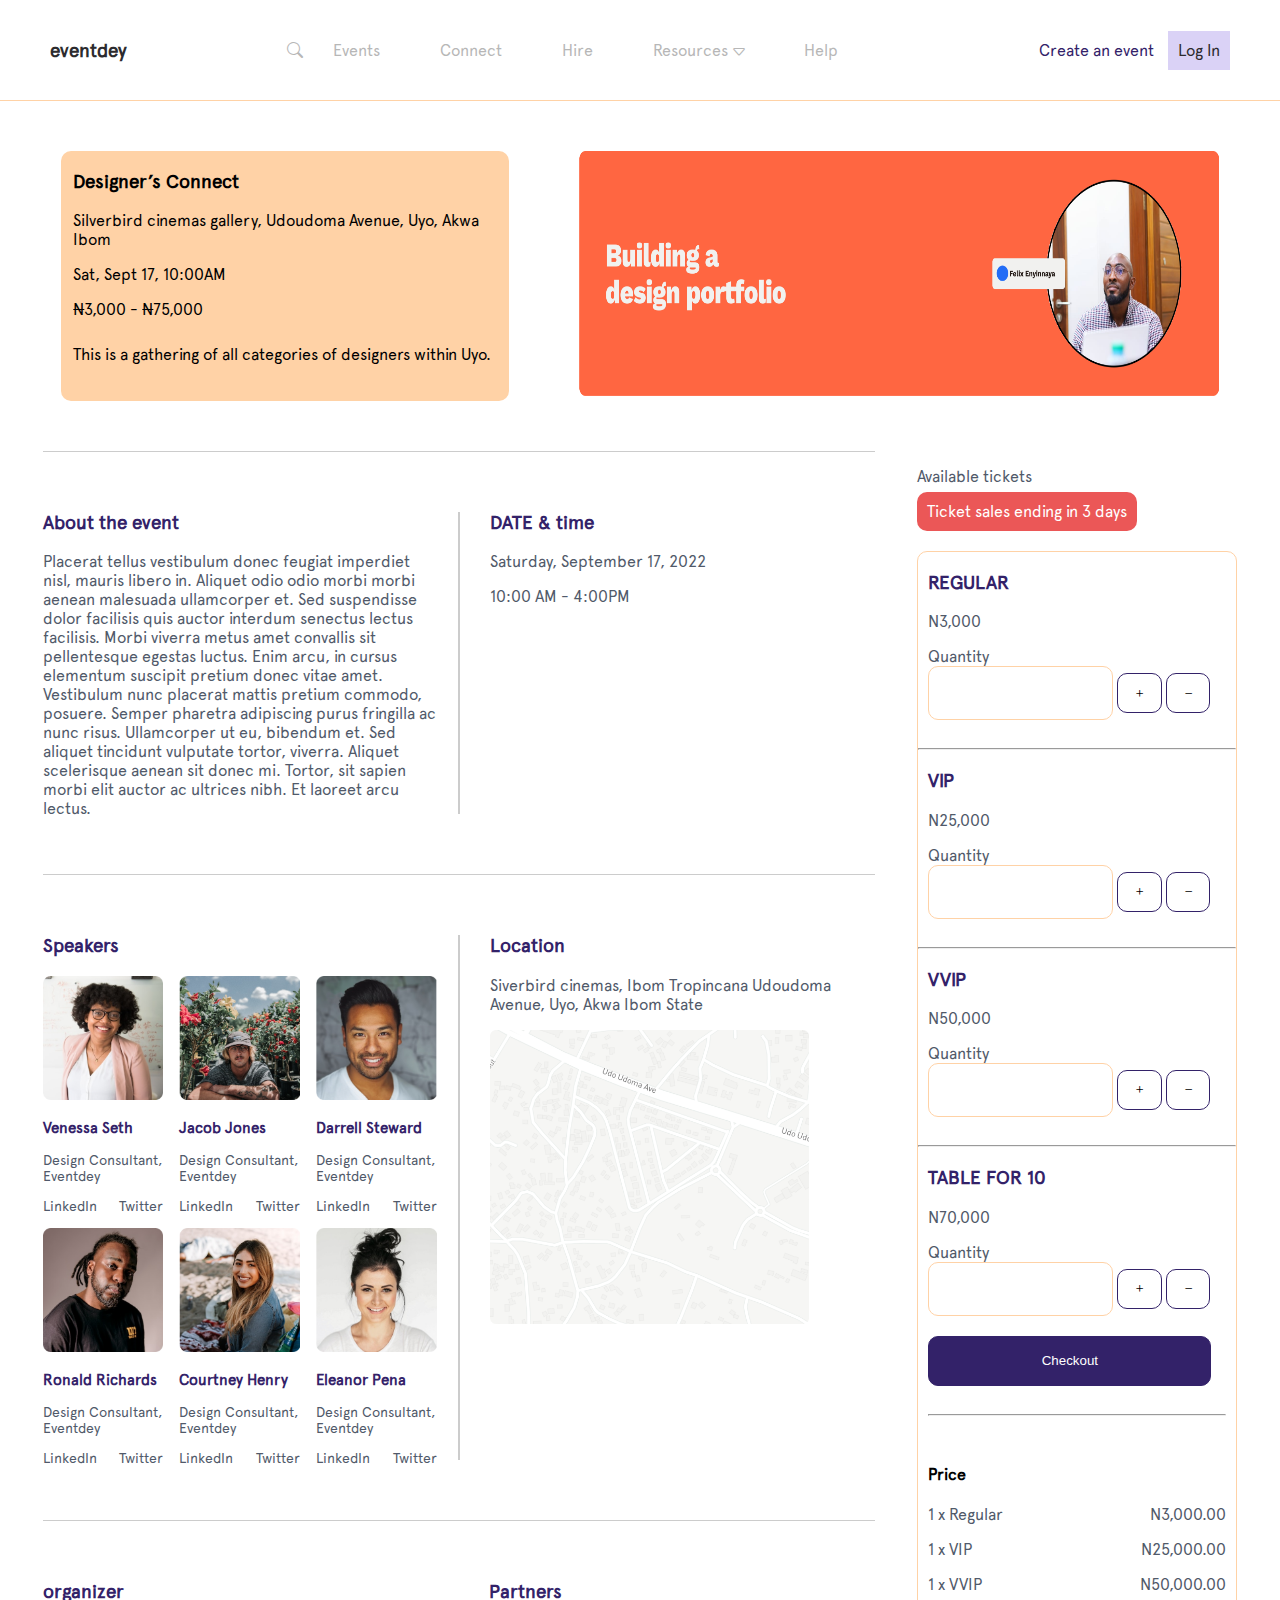
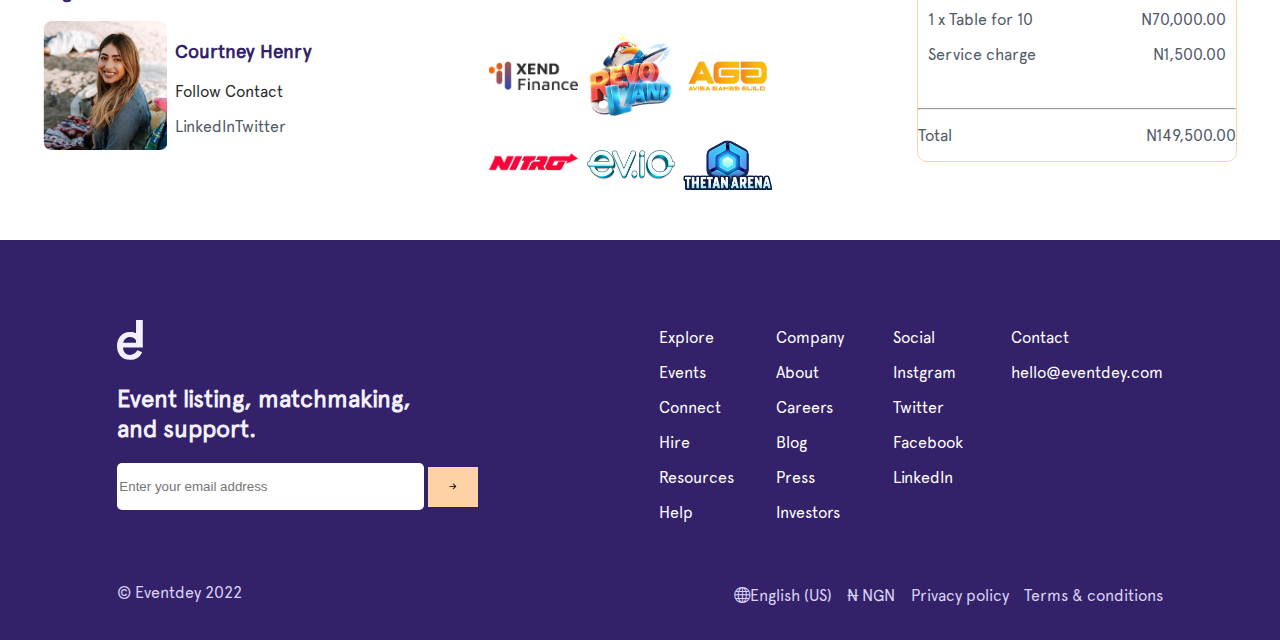
==== desktop13.html @ be02cbb1 "first" ====
<!DOCTYPE html>
<html lang="en">
<head>
    <meta charset="UTF-8">
    <meta http-equiv="X-UA-Compatible" content="IE=edge">
    <meta name="viewport" content="width=device-width, initial-scale=1.0">
    <title>Document</title>
    <link rel="stylesheet" href="assets/style.css">
    <link rel="stylesheet" href="/assets/bootstrap-icons-1.9.1/bootstrap-icons.css">

</head>
<body>
    <div class="desktop13">
        <div class="nav-container">
            <h3><a href="index.html">eventdey</a></h3>
            <div id="nav-link1">
                <i class="bi bi-search"></i> 
                <a href="desktop2.html">Events</a>
                <a href="desktop13.html">Connect</a>
                <a href="#">Hire</a>
                <a href="#">Resources<i class="bi bi-caret-down"></i></a>
                <a href="#">Help</a>
            </div>
            <div id="nav-link2">
                <a id="nav-alink1" href="#">Create an event</a>
                <a id="nav-alink2" href="login.html">Log In</a>
            </div>
        </div>

        
        <!-- part 1 -->
        <div class="icon">

        </div>
    <div class="part1">
        <div id="boxA">
            <h3>Designer’s Connect</h3>
            <p>Silverbird cinemas gallery, Udoudoma Avenue, Uyo, Akwa Ibom</p>
            <p>Sat, Sept 17, 10:00AM</p>
            <span><del>N</del>3,000 - <del>N</del>75,000</span>
            <hr style="width:98%; border:1px solid #FFD2A6;">
            <p>This is a gathering of all categories of designers within Uyo.</p>
        </div>
        <div id="boxB">
            <img src="./assets/Pictures/desktop3/1.png" alt="">
        </div>

    </div>

    <div class="part2">
            <div id="boxC">
                <div class="box" >
                    <div class="box-row" id="about-event">
                        <h3>About the event</h3>
                        <p>Placerat tellus vestibulum donec feugiat imperdiet nisl, mauris libero in. Aliquet odio odio morbi morbi aenean malesuada ullamcorper et. Sed suspendisse dolor facilisis quis auctor interdum senectus lectus facilisis. Morbi viverra metus amet convallis sit pellentesque egestas luctus. Enim arcu, in cursus elementum suscipit pretium donec vitae amet. Vestibulum nunc placerat mattis pretium commodo, posuere. Semper pharetra adipiscing purus fringilla ac nunc risus.
                            Ullamcorper ut eu, bibendum et. Sed aliquet tincidunt vulputate tortor, viverra. Aliquet scelerisque aenean sit donec mi. Tortor, sit sapien morbi elit auctor ac ultrices nibh. Et laoreet arcu lectus.</p>
                    </div>
                    <hr>
                    <div class="box-row" id="date">
                        <h3>DATE & time</h3>
                        <p>Saturday, September 17, 2022</p>
                        <p>10:00 AM - 4:00PM</p>
                    </div>

                </div>
                <div class="box">
                    <div class="box-row">
                        <h3>Speakers</h3>

                        <div class="speaker-img">
                            <div class="img-row">
                                <img src="./assets/Pictures/desktop3/2.png" alt="">
                                <h3>Venessa Seth</h3>
                                <p>Design Consultant, Eventdey</p>
                                <p>LinkedIn <span>Twitter</span></p>
                            </div>
                            <div class="img-row">
                                <img src="./assets/Pictures/desktop3/9.png" alt="">
                                <h3>Jacob Jones</h3>
                                <p>Design Consultant, Eventdey</p>
                                <p>LinkedIn <span>Twitter</span></p>
                            </div>
                            <div class="img-row">
                                <img src="./assets/Pictures/desktop3/8.png" alt="">
                                <h3>Darrell Steward</h3>
                                <p>Design Consultant, Eventdey</p>
                                <p>LinkedIn <span>Twitter</span></p>
                            </div>

                        </div>
                        <div class="speaker-img">
                            <div class="img-row">
                                <img src="./assets/Pictures/desktop3/7.png" alt="">
                                <h3>Ronald Richards</h3>
                                <p>Design Consultant, Eventdey</p>
                                <p>LinkedIn <span>Twitter</span></p>
                            </div>
                            <div class="img-row">
                                <img src="./assets/Pictures/desktop3/6.png" alt="">
                                <h3>Courtney Henry</h3>
                                <p>Design Consultant, Eventdey</p>
                                <p>LinkedIn <span>Twitter</span></p>
                            </div>
                            <div class="img-row">
                                <img src="./assets/Pictures/desktop3/12.png" alt="">
                                <h3>Eleanor Pena</h3>
                                <p>Design Consultant, Eventdey</p>
                                <p>LinkedIn <span>Twitter</span></p>
                            </div>

                        </div>
                    </div>
                    <hr  >
                    <div class="box-row" id="map">
                        <h3>Location</h3>
                        <p>Siverbird cinemas, Ibom Tropincana
                            Udoudoma Avenue, Uyo, Akwa Ibom State</p>
                        <p></p>
                        <div class="map">
                            <img src="./assets/Pictures/desktop3/Map.png" alt="">
                        </div>
                    </div>

                </div>
                <div class="box">
                    <div class="box-row">
                        <h3>organizer</h3>
                        <div id="organizer">
                            <div id="organizer-img">
                                <img src="./assets/Pictures/desktop3/6.png" alt="">
                            </div>
                            <div id="organizer-txt">
                                <h3>Courtney Henry</h3>
                                <div class="organizer-link">
                                    <a id="ol1" href="">Follow</a>
                                    <a id="ol2" href="">Contact</a>
                                </div>
                                <div class="organizer-social">
                                    <p>LinkedIn</p>
                                    <p>Twitter</p>
                                </div>
                            </div>
                        </div>
                    </div>
                    <div class="box-row" id="partner">
                        <h3>Partners</h3>
                        <div class="partners">
                            <div class="partners-img">
                                <img src="./assets/Pictures/desktop3/3.png" alt="">
                            </div>
                            <div class="partners-img">
                                <img src="./assets/Pictures/desktop3/4.png" alt="">

                            </div>
                            <div class="partners-img">
                                <img src="./assets/Pictures/desktop3/5.png" alt="">

                            </div>
                        </div>
                        <div class="partners">
                            <div class="partners-img">
                                <img src="./assets/Pictures/desktop3/10.png" alt="">

                            </div>
                            <div class="partners-img">
                                <img src="./assets/Pictures/desktop3/11.png" alt="">

                            </div>
                            <div class="partners-img">
                                <img src="./assets/Pictures/desktop3/14.png" alt="">

                            </div>
                        </div>
                        
                    </div>

                </div>

            </div>

            <div id="boxD">
                <p>Available tickets</p>
                <span id="span">Ticket sales ending in 3 days</span>
                <div class="ticket">
                    <div class="sub-ticket">
                        <h3>REGULAR</h3>
                        <p>N3,000</p>
                        <div id="qty">
                            <label for="">Quantity</label>
                            <div class="qty-input">
                                <input type="text">
                                <button><i class="bi bi-plus"></i></button>
                                <button><i class="bi bi-dash"></i></button>
                            </div>
                        </div>
                    </div>
                    <hr>
                    <div class="sub-ticket">
                        <h3>VIP</h3>
                        <p>N25,000</p>
                        <div id="qty">
                            <p></p>
                            <label for="">Quantity</label>
                            <div class="qty-input">
                                <input type="text">
                                <button><i class="bi bi-plus"></i></button>
                                <button><i class="bi bi-dash"></i></button>
                            </div>
                        </div>
                    </div>
                    <hr>
                    <div class="sub-ticket">
                        <h3>VVIP</h3>
                        <p>N50,000</p>
                        <div id="qty">
                            <p></p>
                            <label for="">Quantity</label>
                            <div class="qty-input">
                                <input type="text">
                                <button><i class="bi bi-plus"></i></button>
                                <button><i class="bi bi-dash"></i></button>
                            </div>
                        </div>
                    </div>
                    <hr>
                    <div class="sub-ticket">
                        <h3>TABLE FOR 10</h3>
                        <p>N70,000</p>
                        <div id="qty">
                            <p></p>
                            <label for="">Quantity</label>
                            <div class="qty-input">
                                <input type="text">
                                <button><i class="bi bi-plus"></i></button>
                                <button><i class="bi bi-dash"></i></button>
                            </div>
                            <button id="checkout">Checkout</button>

                        </div>
                        <hr>

                    </div>
                    <div class="sub-ticket" id="price">
                        <h4>Price</h4>
                        <p>1 x Regular <span>N3,000.00</span></p>
                        <p>1 x VIP<span>N25,000.00</span></p>
                        <p>1 x VVIP<span>N50,000.00</span></p>
                        <p>1 x Table for 10<span>N70,000.00</span></p>
                        <p>Service charge<span>N1,500.00</span></p>

                    </div>
                    <hr>
                    <p id="total">Total<span>N149,500.00</span></p>
                </div>
            </div>
    </div>

        <!-- footer -->

    <div class="footer">
        <div class="foot">
            <img  id="foot-img" src="./assets/Pictures/desktop1/1.svg" alt="">
            <h2>Event listing, matchmaking, and support.</h2>
            <div id="foot-input">
                <form action="">
                    <input type="email" placeholder="Enter your email address">
                    <button><i class="bi bi-arrow-right-short"></i></button>
                </form>
            </div>
            <span>&copy; Eventdey 2022</span>
        </div>
        <div class="foot">
            <div class="foot-link">
                <div id="foot-link">
                    <a href="">Explore</a>
                    <a href="">Events</a>
                    <a href="">Connect</a>
                    <a href="">Hire</a>
                    <a href="">Resources</a>
                    <a href="">Help</a>
                </div>
                <div id="foot-link">
                    <a href="">Company</a>
                    <a href="">About</a>
                    <a href="">Careers</a>
                    <a href="">Blog</a>
                    <a href="">Press</a>
                    <a href="">Investors</a>
                </div>
                <div id="foot-link">
                    <a href="">Social</a>
                    <a href="">Instgram</a>
                    <a href="">Twitter</a>
                    <a href="">Facebook</a>
                    <a href="">LinkedIn</a>
                </div>
                <div id="foot-link">
                    <a href="">Contact</a>
                    <a href="">hello@eventdey.com</a>
                </div>

            </div>


            <div id="span" >
                <p><i class="bi bi-globe"></i>English (US)</p>
                <p><del>N</del> NGN</p>
                <p>Privacy policy</p>
                <p>Terms & conditions</p>
            </div>

        </div>

    </div>
    </div>
</body>
</html>
---- assets/style.css ----
@font-face {
    font-family: 'Apercu';
    src: url(./font/Apercu-Font-Family/Apercu\ Pro\ Regular.otf);
}

body{
    margin: 0;
    font-family: 'Apercu';
}
body a{
    text-decoration: none;

}
.nav-container{
    width: 100%;
    height: 100px;
    display: flex;
    justify-content: space-around;
    align-items: center;
    border-bottom: 1px solid #FFD2A6;

}
.nav-container h3, a{
    color: #2C2B2E;
}
#nav-link1{
    width: 55%;
    display: flex;
    justify-content: center;

}
#nav-link1 a{
    margin: 0 30px;
    color: #B7B7B7;
}
#nav-link2 a{
    padding: 10px 10px;
}
#nav-link2 #nav-alink1{
    color: #332269;
}
#nav-link2 #nav-alink2{
    background-color: #DAD2F6;
    color: #2C2B2E;
}
.bi-search{
    color: #B7B7B7;
}
.bi-caret-down{
    position: relative;
    top: 2px;
    left: 3px;
}
/* section 1 */

.section1{
    width: 100%;
    height: 500px;
    display: flex;
    justify-content: space-evenly;
    background-image: linear-gradient(95.64deg, #ECE7FF 0%, #F9E4D0 100.01%);
}
#subsectA{
    width: 50%;
    display: flex;
    flex-direction: column;
    justify-content: center; 
    overflow: hidden;

}
/* #subsectA img{
    width: 25%;
    height:300px;
    position: static;
    top: 350px;
} */
#subsectA h3{
    width: 40%;
    font-size: 28px;
    color: #2C2B2E;
    line-height: 1.5;
}
#subsectA h3 span{
    color:#765FBE;
}
#subsectA p{
    width: 87%;
    font-size: 18px;
    color: #515A6A;
    margin-top: -10px;
}
#sublink{
    margin: 30px 0;
}
#subsectA a{
    width: 30%;
    padding: 10px 10px;
    border: 1px solid #332269;
}
#subsectA #event1{
    background-color: #332269;
    color: #F4F1FF;
    border-radius: 5px ;
}
#subsectA #event2{
    color: #2C2B2E;
    margin: 0 5%;
    border-radius: 5px ;

}
#subsectB{
    width: 30%;
}
/* #subsectB img{
    width: 20%;
    height: 100px;
    position: absolute;

} */
#subsectB #img{
    width: 90%;
    height: 150px;
    display: flex;
    margin: 50px auto;
    gap: 1em;
}
#img img{
    width: 100%;
    height: 190px;

}
#subsectB #img1{
    width: 90%;
    height: 100px;
    margin: 10px auto;

}
#img1 img{
    width: 100%;
    height: 150px;
}

/* section 2 */

.section2{
    width: 100%;
    height: 450px;
    background-color: #F5F0EB;
    display: flex;
    justify-content: center;
}
#subsectC{
    width: 50%;
    padding: 50px 0;
}
#subsectC h3{
    width: 40%;
    font-size: 28px;
    color: #2C2B2E;
    line-height: 1.5;
    margin-left: 75px;
    
}
#subsectC h3 span{
    color:#765FBE;
}
#subsectC p{
    width: 87%;
    font-size: 18px;
    color: #515A6A;
    margin-left: 75px;
}
#sublink1{
    margin: 50px 0;
    padding: 0px 70px;
}
#subsectC a{
    width: 30%;
    padding: 10px 10px;
}
#subsectC #event3{
    color: #2C2B2E;
    border: 1px solid #2C2B2E;
    border-radius: 5px ;


}
#subsectC #event4{
    color: #765FBE;
    margin: 0 5%;
    border-radius: 5px ;

}
#subsectD{
    width: 50%;
    padding: 50px 0;
}
.subD{
    width: 90%;
    height: 90px;
    display: flex;
    gap: 2em;
    align-items: center;
    justify-content: center;
}
.subD1{
    width: 25%;
    height: 70px;
    border-radius: 5px;
    display: flex;
    align-items: center;
    justify-content: center;
}
.subD2{
    width: 25%;
    height: 70px;
    border-radius: 5px;
    display: flex;
    align-items: center;
    justify-content: center;

}

.subD3{
    width: 25%;
    height: 70px;
    border-radius: 5px;
    display: flex;
    align-items: center;
    justify-content: center;

}
.subD4{
    width: 25%;
    height: 70px;
    border-radius: 5px;
    display: flex;
    align-items: center;
    justify-content: center;
}
#fd1{
    background-color:rgba(255, 84, 3, 0.05);
    border: 1px solid #FF5403;
}
#fd2{
    background-color: rgba(218, 210, 246, 0.4);
    border: 1px solid #765FBE;
}
#fd3{
    background-color: rgba(77, 119, 255, 0.15);
    border: 1px solid #4D77FF;
}
#fd4{
    background-color: rgba(99, 183, 93, 0.1);
    border: 1px solid #63B75D;
}
#fd5{
    background-color: #E4E7EC;
    border: 1px solid #515A6A;
}
#fd6{
    background-color: rgba(253, 46, 179, 0.1);
    border: 1px solid #FD2EB3;
}
#fd7{
    background-color: rgba(251, 180, 72, 0.15);
    border: 1px solid #FBB448;
}
#fd8{
    background-color: rgba(250, 112, 112, 0.1);
    border: 1px solid #FA7070;
}
#fd9{
    background-color: rgba(218, 210, 246, 0.35);
    border: 1px solid #765FBE;
}
#fd10{
    background-color: rgba(68, 142, 246, 0.15);
    border: 1px solid #448EF6;
}
#fd11{
    background-color: rgba(0, 163, 136, 0.1);
    border: 1px solid #00A388;
}
#fd12{
    background-color: rgba(236, 119, 69, 0.1);
    border: 1px solid #EC7745;
}

/* section 3 */

.section3{
    width: 100%;
    background-color: #F4F1FF;
    padding: 70px 0;
}

.section3 h3{
    color: #332269;
    font-size: 25px;
    text-align: center;
    
}
.section3 p{
    color: #515A6A;
    width: 45%;
    margin: auto;
    font-size: 16px;
    text-align: center;

}
.subsectE{
    width:90%;
    /* height: 300px; */
    display: flex;
    justify-content: space-between;
    margin: 50px auto;

}
.subsectE .subE{
    width: 21%;
}
.subE img{
    width: 100%;
    height: 300px;
}
.subEtxt{
    display: flex;
}
.subEtxt p{
    font-size: 10px;

}
.section3 #event5{
    width: 30%;
    padding: 10px 10px;
    color: #2C2B2E;
    margin: 0 45%;
    border: 1px solid #2C2B2E;
    border-radius: 5px ;

}

/* section 4 */

.section4{
    width: 100%;
    height: 2000px;
    background-color: #E5E5E5;
    padding: 60px 0;
    box-sizing: border-box;
}
.subsectF{
    width: 95%;
    height: 500px;
    display: flex;
    justify-content: space-evenly;
    margin: auto;
}
.subA{
    width: 45%;

}
.subB{
    width:53%;   
    padding: 0 20px;
    box-sizing: border-box;
}
.sub-txt span{
    color: #765FBE;
}
.sub-txt h2{
    color: #2C2B2E;
    width: 45%;
    font-size: 25px;
}
.sub-txt p{
    color: #515A6A;
    width: 85%;
}
.subA img{
    width: 100%;
    height: 500px;
}

.subcat-1{
    display: flex;
}
.subcat-2{
    display: flex;

}
.subcat{
    width: 50%;
    display: flex;
    gap: 1em;
    margin: 15px 0;

}
.subcatimg{
    width: 15%;
}
.subcatimg img{
    width: 100%;
    margin: 15px 0;
}

.subcat-txt{
    width: 100%;
    color: #515A6A;
}
.subcat-txt h3{
    color: #2C2B2E;
    font-size: 15px;
}
.subcat-txt p{
    width: 95%;
    margin: -5px 0;
    font-size: 15px;

}
#event6{
    width: 30%;
    padding: 10px 10px;
    color: #2C2B2E;
    border: 1px solid #2C2B2E;
    position: relative;
    top: 40px;
    border-radius: 5px ;

}
.subC{
    width: 45%;
    height: 800px;
    border-radius:40px ;
    margin: 50px 0;
    padding: 50px 30px;
    box-sizing: border-box;
    position: relative;
}
.subC a{
    width: 30%;
    padding: 10px 10px;
    position: relative;
    top: 30px;
}
.subC #event7{
    color: #2C2B2E;
    border: 1px solid #2C2B2E;
    border-radius: 5px ;

}
.subC span{
    color: #765FBE;
}
.subC h3{
    color: #332269;
    width: 60%;
    line-height: 1.5;
}
.subC p{
    color: #515A6A;
}

.subC #event8{
    color: #2C2B2E;
    border-radius: 5px ;
}
#talent{
    background-color: #FBFFF1;
}
#hiring{
    background-color: #ECFFF4;
}
#sub-talent{
    width: 100%;
    height: 400px;
    margin: 100px 0;
    display: flex;
    justify-content: space-between;
}
#subcat-talent{
    width: 59%;
    height: 400px;
    border: 1px solid #6C3F13;
    border-radius: 10px;
}
#subcat-talent1{
    width: 40%;

}
#subcat-talent1 img{
    width: 50%;
    margin: 0 50px;
}
#sub-talent h4{
    color: #2C2B2E;
    font-size: 16px;
 
}
#sub-talent p {
    color: #515A6A;
    margin: -14px 0;
}
.subtalent1{
    display: flex;
    gap: 1em;
    height: 70px;
}
.subtalent-img{
    width: 20%;
    height: 50px;
    margin: 18px 0;
}
.subtalent-img img{
    width: 100%;
}
#subtalent2{
    width: 40%;
}
#subtalent2 img{
    width: 100%;
}
#eclipse{
    width: 30%;
    height: 200px;
    position: absolute;
    top:600px;
    left: 70%;
}
#eclipse img{
    width: 100%;
    height:200px ;
}
#eclipse1{
    width: 30%;
    height: 200px;
    position: absolute;
    top:600px;
    left: 0;
}
#eclipse1 img{
    width: 100%;
    height:200px ;
}
#hiring-img{
    width: 60%;
    height: 400px;
    position: absolute;
    top: 400px;
    left: 46%;
}
#hiring-img img{
    width: 80%;
    height: 400px;
    transform: rotate(-2deg);
}
.subsectG{
    width: 90%;
    height: 300px;
    margin: 450px auto;
    border-top: 1px solid #CCCCCC;
    border-bottom: 1px solid #CCCCCC;
    display: flex;
    flex-direction: column;
    justify-content: center;
    align-items: center;
}
.subsectG p{
    width: 40%;
    padding: 0px 30px;
    color: #332269;
    text-align: center;
}
#subG{
    width: 40%;
    display: flex;
    justify-content: space-evenly;
    padding: 30px 0;
}
#subG img{
    width: 20%;
}

/* footer */

.footer{
    width: 100%;
    height: 400px;
    background-color: #332269;
    display: flex;
    justify-content: space-evenly;
    padding: 80px;
    box-sizing: border-box;

}
.foot{
    width: 45%;
}
#foot-img{
    width: 5%;
    height: 40px;
}
.foot h2{
    width: 60%;
    color: #F4F1FF;
}
#foot-input form{
    height: 50px;
}
form input{
    height: 45px;
    width: 60%;
    border-radius: 5px;
    outline: none;
    border: transparent;
}
form button{
    width: 10%;
    height: 40px;
    background-color: #FFD2A6;
    border: 1px solid #FFD2A6;
}
.foot-link{
    display: flex;
}
#foot-link{
    display: flex;
    flex-direction: column;
    width: 100%;
}
#foot-link a{
    padding: 8px 0;
    color: #FFFFFF;

}
.foot #span{
    justify-content: space-between;
    display: flex;
    margin: 40px 0;
    width: 85%;
    float: right;
    color: #DAD2F6;
}
.foot span{
    position: relative;
    top: 70px; 
    color: #DAD2F6;   
}

/* desktop 2 */
.desktop2{
    width: 100%;
    background-color: #F5F0EB;
}

.filter-item{
    width: 90%;
    height: 100px;
    display: flex;
    align-items: center;
    margin: 0 5%;

}
#filter-item{
    width: 100%;
    height: 100px;
    display: flex;
}
.filter{
    width: 20%;
    display: flex;
    flex-direction: column;
    justify-content: center;
    align-items: center;
    font-size: 11px;
    text-align: center;
}
.item{
    width: 30%;
    height: 30px;
    border-radius: 100%;
    background-color: #D9D9D9;
}
.filter-item button{
    width:10%;
    height: 50px;
    background: transparent;
    border: 1px solid #FFD2A6;
    margin: 0 3%;
}
/* main */
.sub-main{
    width: 90%;
    margin: 0 5%;
    display: flex;
    gap: 1em;
    justify-content: space-between;
}
.sub-main .subcat{
    width: 25%;
    height: 450px;
    display: inline-block;
    position: relative;
}
.subcat img{
    width: 100%;
}
.subcat #heart{
    height: 35px;
    width: 13%;
    position: absolute;
    left: 80%;
    top: 20px;
    border-radius: 100%;
    background-color: #2C2B2EE5;
    display: flex;
    align-items: center;
    justify-content: center;
}
.bi-heart{
    color: #f9f9f9;
}

/* desktop 13 */

.part1{
    width: 100%;
    display: flex;
    justify-content: space-evenly;
    gap: 0.5em;
    margin: 50px 0;
    height: 250px;

}
.part1 #boxA{
    width: 35%;
    background-color: #FFD2A6;
    padding: 0 12px;
    box-sizing: border-box;
    border-radius: 10px;

}
.part1 #boxB{
    width: 50%;

}   
#boxB img{
    width: 100%;
    height: 245px;
}
/* part 2 */
.part2{
    width: 100%;
    display: flex;
    justify-content: space-evenly;
}
.box hr{
    margin: 60px 0;
    border: 1px solid #CCCCCC;
}
#boxC{
    width: 65%;
}
#boxC .box{
    width: 100%;
    display: flex;
    border-top: 1px solid #CCCCCC;

}
.box .box-row{
    padding: 40px 0px;
    width: 50%;
    box-sizing: border-box;
}
.box-row h3{
    color: #332269;
}
.box-row p{
    color: #515A6A;
}


#about-event p{
    width: 95%;
}
.box-row .speaker-img{
    width: 95%;
    display: flex;
    gap: 1em;
}
.speaker-img .img-row{
    width: 35%;
}
.img-row img{
    width: 100%;
}
.img-row h3{
    font-size: 15px;
}
.img-row p{
    font-size: 14px;
}
.img-row span{
   float: right;
}
.box-row .map{
    width: 100%;
}

.map img{
    width: 90%;
}
.box-row #organizer{
    display: flex;
    gap: 0.5em;
}
#organizer-img{
    width: 30%;
}
#organizer-img img{
    width: 100%;
}
#organizer .organizer-social{
    display: flex;
}
.partners{
    display: flex;
    gap: 0.5em;
}
.partners-img{
    width: 25%;
    margin: 10px 0;
    display: flex;
    align-items: center;
    justify-content: center;
}
.partners-img img{
    width: 100%;

}
#date, #map, #partner{
    padding: 40px 30px;
    box-sizing: border-box;
}
#boxD{
    width: 25%;
}
#boxD p{
    color: #515A6A;
}
#boxD #span{
    background-color: #EB5757;
    border-radius: 10px;
    color: #FFFFFF;
    padding: 10px 10px;
}
.ticket{
    margin: 30px 0;
    border: 1px solid #FFD2A6;
    border-radius: 10px;
}
.ticket .sub-ticket{
    padding: 0px 10px;
    padding-bottom: 20px;
}
.sub-ticket h3{
    color: #332269;
}
.sub-ticket p{
    color: #2C2B2E;
}
#qty label{
    color: #515A6A;
}

.qty-input button{
    width: 15%;
    height: 40px;
    border: 1px solid #332269;
    background-color: transparent;
    border-radius: 10px;
}
.qty-input input{
    height: 50px;
    width: 60%;
    outline: none;
    border-radius: 10px;
    border: 1px solid #FFD2A6;
}
#checkout{
    width: 95%;
    height: 50px;
    background-color: #332269;
    color: #FFFFFF;
    border: 1px solid #332269;
    border-radius:10px ;
    margin: 20px 0;
}

.sub-ticket span{
    float: right;
}
.ticket #total span{
    float: right;
}

/* signup */
#signup-form h3{
    color: #2C2B2E;
}
#signup-form h2{
    color: #765FBE;
    font-size: 30px;
}
.signup{
    width: 100%;
    display: flex;
}
#signup-form{
    width: 50%;
    padding: 80px 50px;
    background-color: #E5E5E5;
}
#signup-form input{
    border: 1px solid #FFD2A6;
}

#signup-form label{
    color: #515A6A;
}
#signup_form #name{
    display: flex;
    margin: 10px 0;
}
#signup_form #email{
    margin: 10px 0;
}
#signup_form #password{
    margin: 10px 0;
}
#signup_form #submit{
    margin: 10px 0;
}
#signup_form #recover{
    border: 1px solid;
}
#signup_form .form_input{
    width: 95%;
}
#name label{
    display: block;
}

#name .input{
    width: 100%;
}
.input input{
    width: 90%;
}
#form_input{
    position: relative;
}
.eye{
    position: absolute;
    left: 90%;
    top: 0px;
    width: 5%;
    height: 45px;
    display: flex;
    align-items: center;
    justify-content: center;
}
#submit button{
    margin: 10px 0;
    width: 95%;
    border-radius: 5px;
    color: #FFFFFF;
    background-color: #765FBE;
    border: 1px solid #765FBE;
}
#submit a{
    color: #765FBE;
} 

#recover a{
    color:#765FBE;
}
#continue{
    width: 90%;
    margin: 20px 5%;
    display: flex;
    justify-content: space-evenly;
    align-items: center;
    position: relative;

}
#continue p{
    color: #B7B7B7;
}
#continue p::after{
    content: '';
    display: flex;
    width: 25%;
    height: 1px;
    background: #FFD2A6;
    position: absolute;
    top: 27px;
    left:10%

}
#continue p::before{
    content: '';
    display: flex;
    width: 25%;
    height: 1px;
    background: #FFD2A6;
    position: absolute;
    top: 27px;
    left:65%


}
/* #continue .line{
    width: 30%;
    height: 0;
    border: 1px solid;
} */

#social-handle{
    width: 80%;
    display: flex;
    justify-content: center;
    gap: 1.5em;
    margin: 20px 10%;
}
#social-handle .cir{
    width: 13%;
    height: 60px;
    border-radius: 100%;
    border: 1px solid #FFD2A6;
    background-color: #FEF1E3;
    display: flex;
    align-items: center;
    justify-content: center;

}
.cir img{
    width: 45%;
}
#signup-form1{
    background: linear-gradient(100.54deg, #ECE7FF -31.94%, #F9E4D0 102.02%);
    width: 50%;
    height: 900px;
    display: flex ;
    overflow: hidden;
}
#signup-form1 .img{
    width: 80%;
    display: flex;
    flex-direction: column;
    align-items: center;
    gap: 1.5em;
}
#signup-form1 .img img{
    width: 90%;
}
#imgA{
    padding: 40px 0;
}
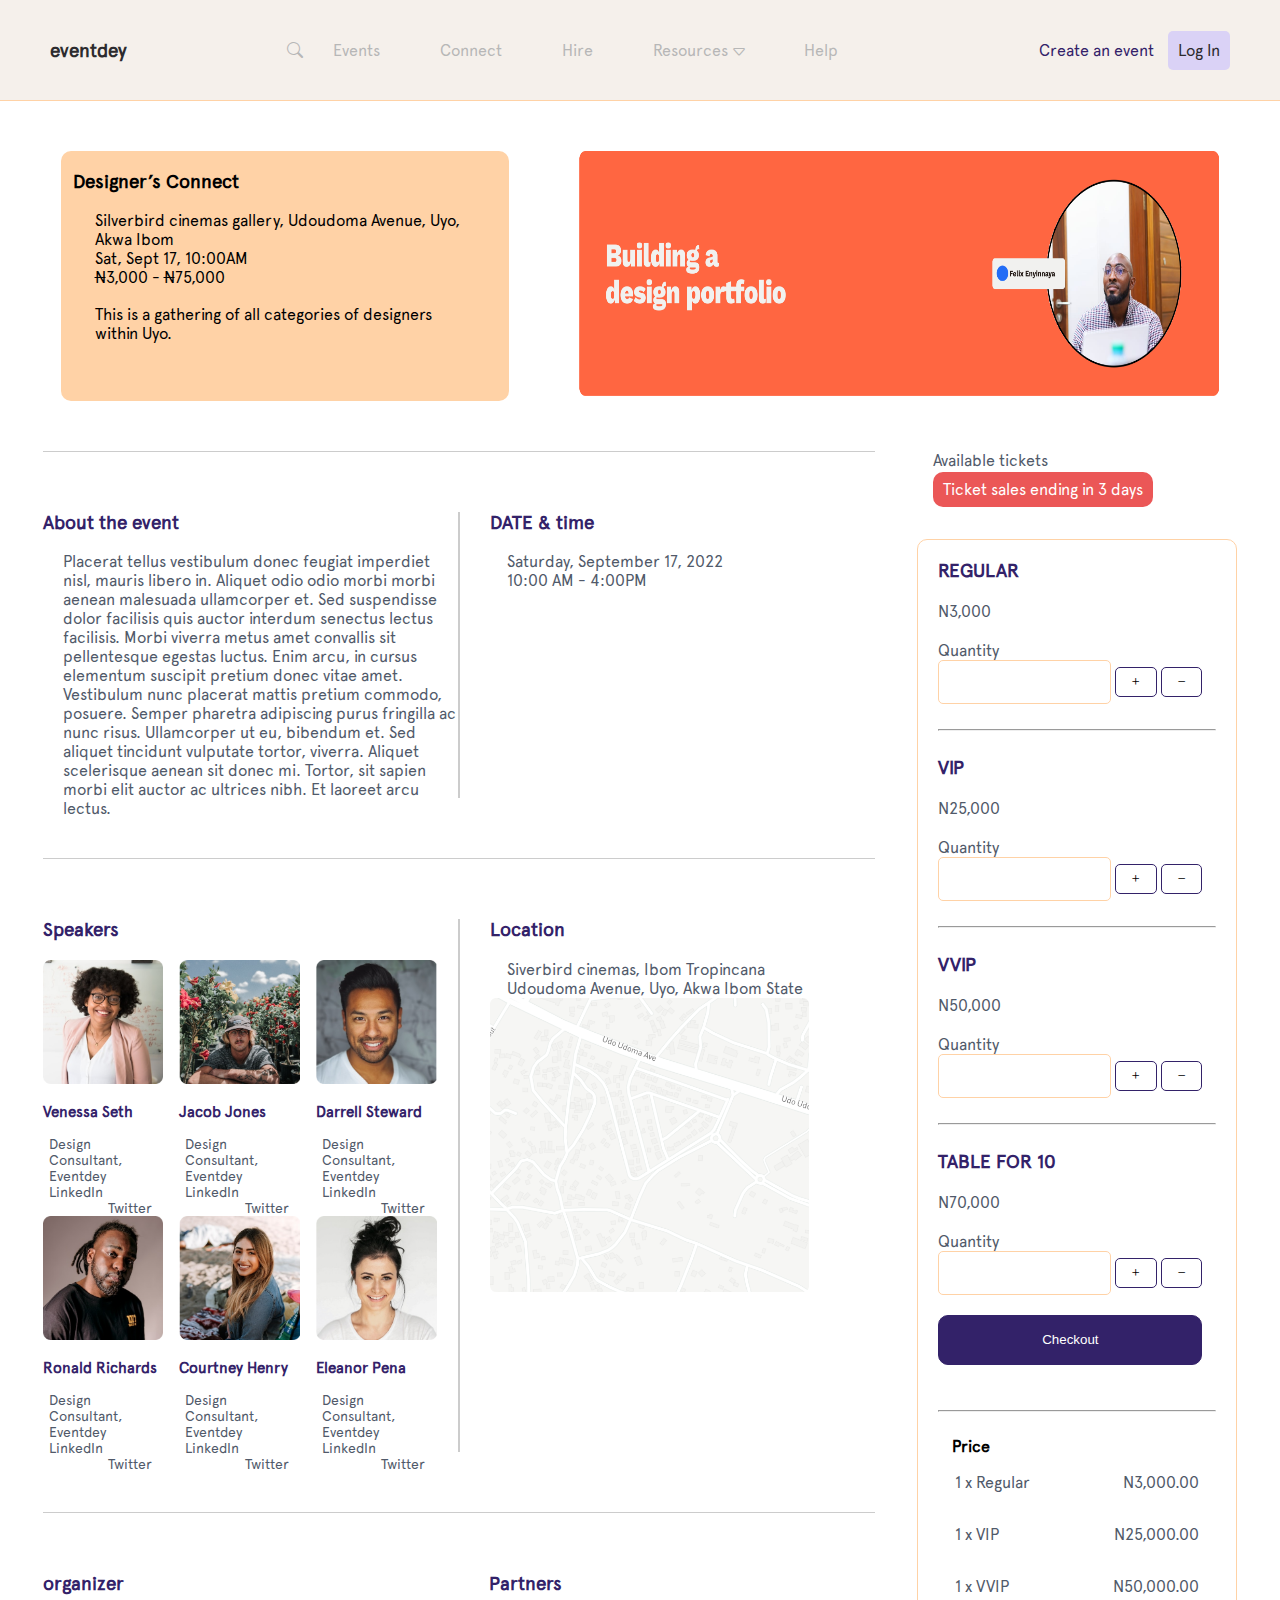
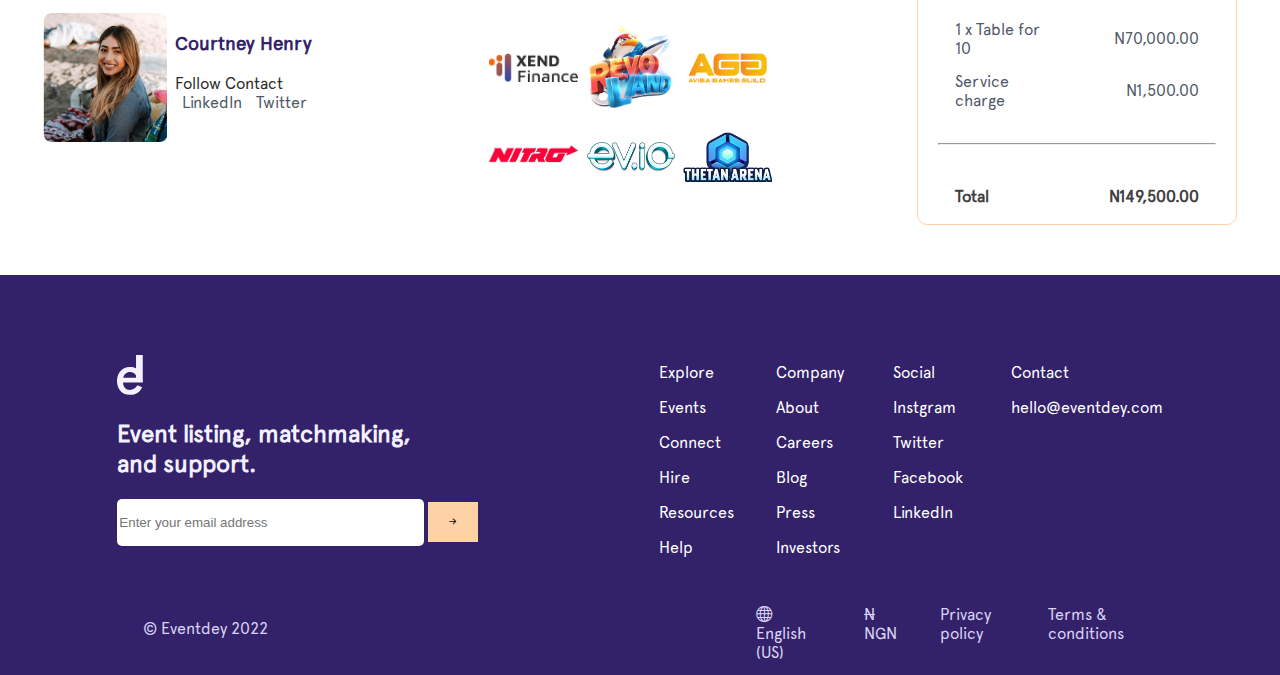
==== commit 96955c44: "second" ====
--- a/desktop13.html
+++ b/desktop13.html
@@ -193,13 +193,14 @@
                                 <button><i class="bi bi-dash"></i></button>
                             </div>
                         </div>
-                    </div>
-                    <hr>
+                        <hr >
+                    </div>
                     <div class="sub-ticket">
-                        <h3>VIP</h3>
-                        <p>N25,000</p>
+                        <div id="sub-ticket-txt">
+                            <h3>VIP</h3>
+                            <p>N25,000</p>
+                        </div>
                         <div id="qty">
-                            <p></p>
                             <label for="">Quantity</label>
                             <div class="qty-input">
                                 <input type="text">
@@ -207,13 +208,12 @@
                                 <button><i class="bi bi-dash"></i></button>
                             </div>
                         </div>
-                    </div>
-                    <hr>
+                        <hr >
+                    </div>
                     <div class="sub-ticket">
                         <h3>VVIP</h3>
                         <p>N50,000</p>
                         <div id="qty">
-                            <p></p>
                             <label for="">Quantity</label>
                             <div class="qty-input">
                                 <input type="text">
@@ -221,13 +221,12 @@
                                 <button><i class="bi bi-dash"></i></button>
                             </div>
                         </div>
-                    </div>
-                    <hr>
+                        <hr >
+                    </div>
                     <div class="sub-ticket">
                         <h3>TABLE FOR 10</h3>
                         <p>N70,000</p>
                         <div id="qty">
-                            <p></p>
                             <label for="">Quantity</label>
                             <div class="qty-input">
                                 <input type="text">
@@ -235,22 +234,48 @@
                                 <button><i class="bi bi-dash"></i></button>
                             </div>
                             <button id="checkout">Checkout</button>
-
                         </div>
                         <hr>
-
                     </div>
                     <div class="sub-ticket" id="price">
-                        <h4>Price</h4>
-                        <p>1 x Regular <span>N3,000.00</span></p>
-                        <p>1 x VIP<span>N25,000.00</span></p>
-                        <p>1 x VVIP<span>N50,000.00</span></p>
-                        <p>1 x Table for 10<span>N70,000.00</span></p>
-                        <p>Service charge<span>N1,500.00</span></p>
-
-                    </div>
-                    <hr>
-                    <p id="total">Total<span>N149,500.00</span></p>
+                            <h4>Price</h4>
+                            <table style="width: 90%;">
+                                <tr style="height: 50px;color: #515A6A;" >
+                                    <td style="width: 20%;">1 x Regular</td>
+                                    <td style="width: 20%;text-align:right;">N3,000.00</td>
+                                    
+                                </tr>
+                                <tr style="height: 50px;color: #515A6A;" >
+                                    <td style="width: 20%;">1 x VIP</td>
+                                    <td style="width: 20%;text-align:right;">N25,000.00</td>
+                                    
+                                </tr>
+                                <tr style="height: 50px;color: #515A6A;">
+                                    <td style="width: 20%;">1 x VVIP</td>
+                                    <td style="width: 20%;text-align:right;">N50,000.00</td>
+                                    
+                                </tr>
+                                <tr style="height: 50px;color: #515A6A;" >
+                                    <td style="width: 20%;">1 x Table for 10</td>
+                                    <td style="width: 20%;text-align:right;">N70,000.00</td>
+                                    
+                                </tr>
+                                <tr style="height: 50px;color: #515A6A;">
+                                    <td style="width: 20%;">Service charge</td>
+                                    <td style="width: 20%;text-align:right;">N1,500.00</td>
+                                    
+                                </tr>
+                            </table>
+                            <hr >
+                            <table style="width: 90%;">
+                                <tr style="height: 50px;color: #404040; font-weight: bold;">
+                                    <td style="width: 20%;">Total</td>
+                                    <td style="width: 20%;text-align:right;">N149,500.00</td>
+                                    
+                                </tr>
+                            </table>
+
+                    </div>
                 </div>
             </div>
     </div>
--- a/assets/style.css
+++ b/assets/style.css
@@ -18,6 +18,7 @@
     justify-content: space-around;
     align-items: center;
     border-bottom: 1px solid #FFD2A6;
+    background-color: #F5F0EB;
 
 }
 .nav-container h3, a{
@@ -42,6 +43,7 @@
 #nav-link2 #nav-alink2{
     background-color: #DAD2F6;
     color: #2C2B2E;
+    border-radius: 5px;
 }
 .bi-search{
     color: #B7B7B7;
@@ -59,21 +61,25 @@
     display: flex;
     justify-content: space-evenly;
     background-image: linear-gradient(95.64deg, #ECE7FF 0%, #F9E4D0 100.01%);
+    position: relative;
+    overflow: hidden;
+
 }
 #subsectA{
     width: 50%;
     display: flex;
     flex-direction: column;
     justify-content: center; 
-    overflow: hidden;
-
-}
-/* #subsectA img{
-    width: 25%;
+    position: relative;
+
+}
+.section1 #dummy1{
+    width: 20%;
     height:300px;
-    position: static;
-    top: 350px;
-} */
+    position: abso2lute;
+    top: 380px;
+    left: 5%;
+}
 #subsectA h3{
     width: 40%;
     font-size: 28px;
@@ -109,14 +115,17 @@
 
 }
 #subsectB{
-    width: 30%;
-}
-/* #subsectB img{
+    width: 35%;
+    position: relative;
+}
+.section1 #dummy{
     width: 20%;
-    height: 100px;
+    height: 300px;
     position: absolute;
-
-} */
+    top: 80px;
+    left: 60%;
+
+}
 #subsectB #img{
     width: 90%;
     height: 150px;
@@ -319,6 +328,8 @@
 }
 .subsectE .subE{
     width: 21%;
+    border: 1px solid;
+
 }
 .subE img{
     width: 100%;
@@ -326,6 +337,7 @@
 }
 .subEtxt{
     display: flex;
+    border: 1px solid;
 }
 .subEtxt p{
     font-size: 10px;
@@ -853,22 +865,28 @@
     background-color: #EB5757;
     border-radius: 10px;
     color: #FFFFFF;
-    padding: 10px 10px;
+    padding: 8px 10px;
+    position: relative;
+    top: 10px;
 }
 .ticket{
-    margin: 30px 0;
+    margin: 50px 0;
     border: 1px solid #FFD2A6;
     border-radius: 10px;
 }
 .ticket .sub-ticket{
-    padding: 0px 10px;
-    padding-bottom: 20px;
+    padding: 0px 20px;
 }
 .sub-ticket h3{
     color: #332269;
 }
 .sub-ticket p{
     color: #2C2B2E;
+    padding: 0;
+    margin: 20px 0;
+}
+.sub-ticket hr{
+    margin: 25px 0;
 }
 #qty label{
     color: #515A6A;
@@ -876,19 +894,19 @@
 
 .qty-input button{
     width: 15%;
-    height: 40px;
+    height: 30px;
     border: 1px solid #332269;
     background-color: transparent;
-    border-radius: 10px;
+    border-radius: 5px;
 }
 .qty-input input{
-    height: 50px;
+    height: 40px;
     width: 60%;
     outline: none;
-    border-radius: 10px;
+    border-radius: 5px;
     border: 1px solid #FFD2A6;
 }
-#checkout{
+#qty #checkout{
     width: 95%;
     height: 50px;
     background-color: #332269;
@@ -901,9 +919,6 @@
 .sub-ticket span{
     float: right;
 }
-.ticket #total span{
-    float: right;
-}
 
 /* signup */
 #signup-form h3{
@@ -948,9 +963,9 @@
 #signup_form .form_input{
     width: 95%;
 }
-#name label{
+/* #name label{
     display: block;
-}
+} */
 
 #name .input{
     width: 100%;
@@ -963,13 +978,15 @@
 }
 .eye{
     position: absolute;
-    left: 90%;
-    top: 0px;
-    width: 5%;
-    height: 45px;
-    display: flex;
-    align-items: center;
-    justify-content: center;
+    left: 85%;
+    top: 2px;
+    width: 10%;
+    height: 43px;
+}
+.bi-eye{
+    position: relative;
+    top: 15px;
+    left: 26px;
 }
 #submit button{
     margin: 10px 0;
@@ -1021,11 +1038,7 @@
 
 
 }
-/* #continue .line{
-    width: 30%;
-    height: 0;
-    border: 1px solid;
-} */
+
 
 #social-handle{
     width: 80%;
@@ -1068,3 +1081,169 @@
 #imgA{
     padding: 40px 0;
 }
+/* desktop29 */
+.pay{
+    display: flex;
+    width: 100%;
+    background: #F5F0EB;
+    padding: 50px 50px;
+    box-sizing: border-box;
+}
+
+#payment-details h3{
+    color: #332269;
+}
+#payment-details input{
+    border: 1px solid #FFD2A6;
+    outline: none;
+    border-radius: 5px;
+}
+#payment-details #name{
+    display: flex;
+    margin: 10px 0;
+}
+#payment-details #name input, #email input{
+    height: 40px;
+}
+#payment-details #email{
+    margin: 25px 0;
+    display: flex;
+    flex-direction: column;
+    width: 96%;
+}
+.check{
+    margin: 30px 0;
+}
+#payment-details label{
+    color: #515A6A;
+}
+#payment-details .card{
+    width: 94%;
+    border: 1px solid #FFD2A6;    
+    border-radius: 5px;
+    display: flex;
+    align-items: center;
+    height: 50px;
+    margin: 30px 0;
+}
+.card #round{
+    margin-left: 60%;
+    border: 1px solid;
+}
+.card #round1{
+    margin-left: 74.2%;
+    border: 1px solid;
+}
+.card p{
+    margin: 0 15px;
+    color: #2C2B2E;
+}
+.card .bi-credit-card{
+    margin: 0 20px;
+}
+#payment-details .visa{
+    width: 94%;
+    height: 230px;
+    border: 1px solid #FFD2A6;
+    border-radius: 5px; 
+    margin: 10px 0;
+    padding: 20px 15px;
+    box-sizing: border-box;
+    display:none; 
+
+}
+#payment-details .barter{
+    width: 94%;
+    height: 100px;
+    border: 1px solid #FFD2A6;
+    border-radius: 5px; 
+    margin: 10px 0;
+    padding: 20px 0px;
+    box-sizing: border-box;
+    display:none; 
+}
+.barter a{
+    background-color: #332269;
+    padding: 10px 20px;
+    border-radius: 5px;
+    position: relative;
+    top: 20px;
+    left: 5%;
+    color: #FFFFFF;
+}
+.visa img{
+    width: 20%;
+    height: 30px;
+    color: #515A6A;
+}
+.visa input{
+    height: 40px;
+}
+.visa label{
+    color: #515A6A;
+}
+
+.visa #card_number{
+    width: 100%;
+    display: flex;
+    flex-direction: column;
+    margin: 20px 0;
+}
+
+.visa #card_detail{
+    display: flex;
+    width: 100%;
+    justify-content: space-between;
+}
+.card_input input{
+    width: 100%;
+}
+
+#payment-final{
+    width: 30%;
+    border: 1px solid #FFD2A6;
+    margin: 0 4%;
+    border-radius: 10px;
+
+}
+#payment-final img{
+    width: 90%;
+    height: 300px;
+    margin: 20px 5%;
+}
+#payment-final #container{
+    position: relative;
+}
+#container #heart{
+    height: 35px;
+    width: 10%;
+    position: absolute;
+    left: 80%;
+    top: 40px;
+    border-radius: 100%;
+    background-color: #2C2B2EE5;
+    display: flex;
+    align-items: center;
+    justify-content: center;
+}
+#container h3, table, span,h4,p{
+    margin: 0 5%;
+
+}
+#container #container_txt {
+    margin-top: -10px;
+}
+
+#container_txt h3{
+    color: #2C2B2E;
+}
+#container_txt p{
+    color: #515A6A;
+    margin: 10px 5%;
+}
+#container span{
+    color: #332269;
+}
+#total_pay{
+    color: #2C2B2E;
+}
